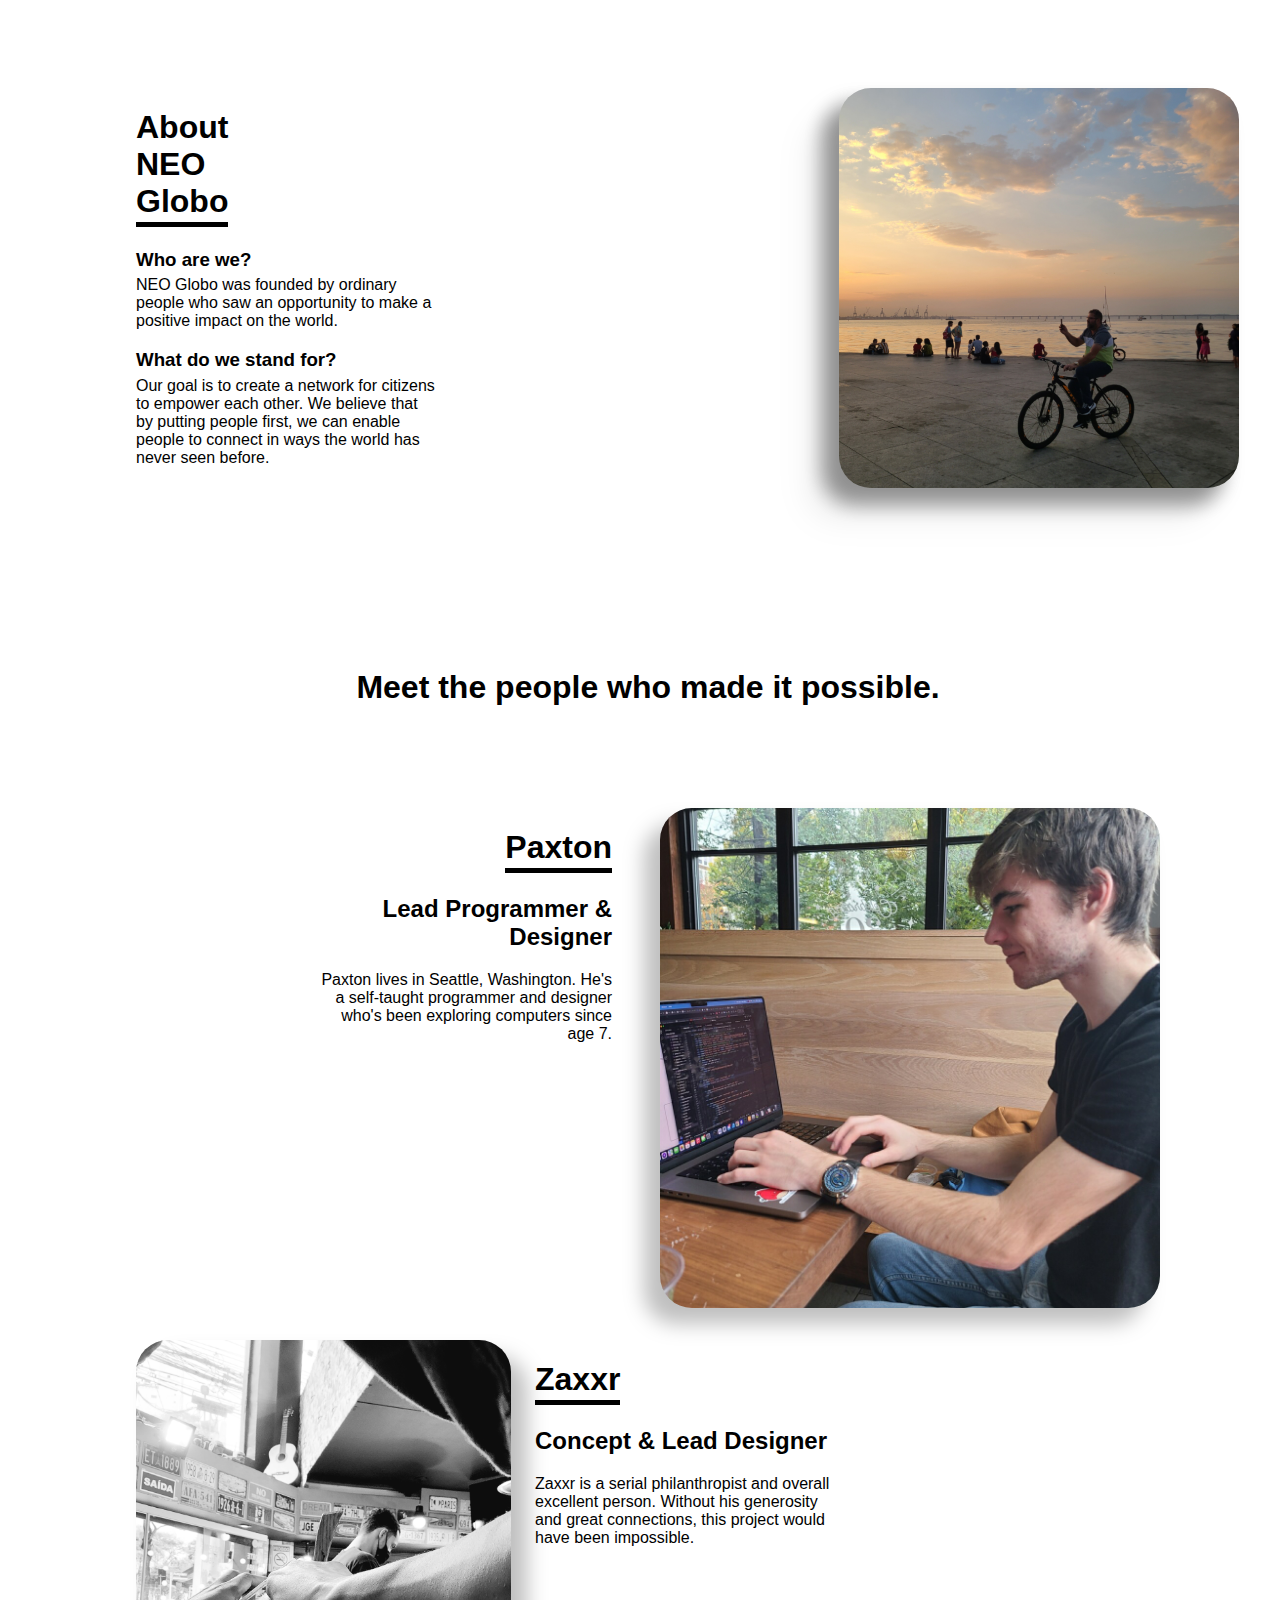
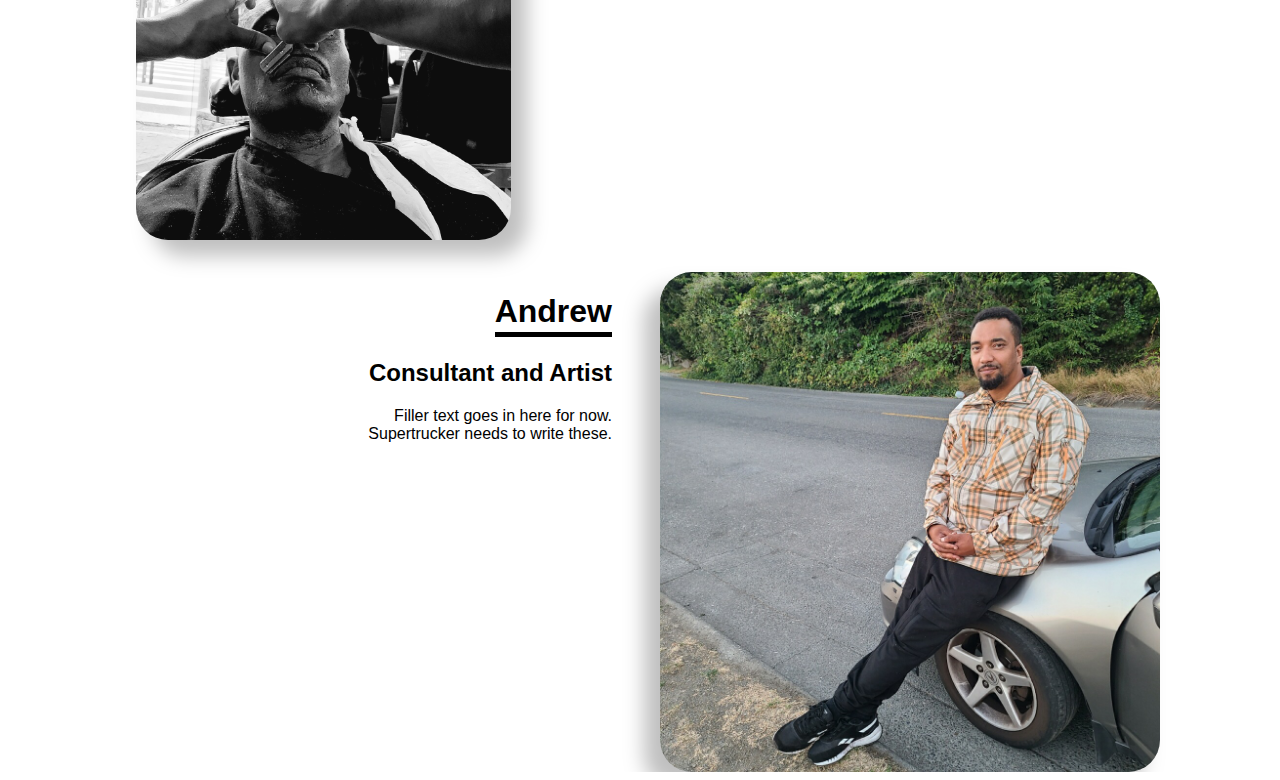
==== about/index.html @ 764032dd "2.0" ====
<!DOCTYPE html>
<html lang="en">
<head>
    <meta charset="UTF-8">
    <meta name="viewport" content="width=device-width, initial-scale=1.0">
    <title>About Us</title>
    <link rel="stylesheet" href="/_resources/style/about.css">
    <script src="/_resources/scripts/global-localize.js"></script>
    <script src="/_resources/scripts/global.js"></script>
</head>
<body>
    <div class="spacer" style="--block-height: 5em"></div>

    <div class="pageblock">
        <div class="flex" style="flex-wrap: wrap;">
            <div class="textbox left">
                <h1 id="about-h1">About NEO Globo</h1>
                <h3 id="about-heading1">Who are we?</h3>
                <p id="about-p1">NEO Globo was founded by ordinary people who saw an opportunity to make a positive impact on the world.</p>
                <h3 id="about-heading2">What do we stand for?</h3>
                <p id="about-p2">Our goal is to create a network for citizens to empower each other. We believe that by putting people first, we can enable people to connect in ways the world has never seen before.</p>
            </div>
            <div class="imgbox normal right">
                <div class="container right" style="height: 400px;">
                    <img class="right" src="/_resources/media/home/headshots/beach.jpeg" alt="">
                </div>
            </div>
        </div>

        <div class="spacer" style="--block-height: 10em"></div>
        <h1 class="center" id="people-heading">Meet the people who made it possible.</h1>
        <div class="spacer" style="--block-height: 5em"></div>

        <div class="flex rightalign">
            <div class="textbox right wrap-detect" style="margin-right: 0px;">
                <h1 style="width: fit-content;">Paxton</h1>
                <h2>Lead Programmer & Designer</h2>
                <p>Paxton lives in Seattle, Washington. He's a self-taught programmer and designer who's been exploring computers since age 7.</p>
            </div>
            <div class="imgbox normal wrap-detect">
                <div class="container" style="height: 500px;">
                    <img class="right" src="/_resources/media/home/headshots/pax.jpg" alt="">
                </div>
            </div>
        </div>

        <div class="spacer" style="--block-height: 2em"></div>


        <div class="flex leftalign">
            <div class="imgbox normal">
                <div class="container" style="height: 500px;">
                    <img class="left" src="/_resources/media/home/headshots/shave.jpg" alt="">
                </div>
            </div>

            <div class="textbox left wrap-detect" style="margin-left: 0.5em;">
                <h1 style="width: fit-content;">Zaxxr</h1>
                <h2>Concept & Lead Designer</h2>
                <p>Zaxxr is a serial philanthropist and overall excellent person. Without his generosity and great connections, this project would have been impossible.</p>
            </div>
        </div>

        <div class="spacer" style="--block-height: 2em"></div>


        <div class="flex rightalign">
            <div class="textbox right wrap-detect" style="margin-right: 0px;">
                <h1 style="width: fit-content;">Andrew</h1>
                <h2>Consultant and Artist</h2>
                <p>Filler text goes in here for now. Supertrucker needs to write these.</p>
            </div>
            <div class="imgbox normal wrap-detect">
                <div class="container" style="height: 500px;">
                    <img class="right" src="/_resources/media/home/headshots/andrew.jpg" alt="">
                </div>
            </div>
        </div>
    </div>
</body>
</html>
---- _resources/style/about.css ----
:root {
    --leftalign-margin: 10vw;
    --rightalign-margin: 10vw;
    --center-margin: 10vw;
}

html, body {
    width: 100%;
    overflow-x: hidden;
    visibility: hidden;
}

/* Alignment */

.left {
    text-align: left;
    float: left;
    margin-right: auto;
    margin-left: var(--leftalign-margin);
}

.middle {
    text-align: center;
}

.bottom {
    margin-top: auto;
}

.right {
    text-align: right;
    float: right;
    margin-left: auto;
    margin-right: var(--rightalign-margin);
}

.center {
    margin-left: var(--center-margin);
    margin-right: var(--center-margin);
    width: unset !important;
}

.center.flex {
    justify-content: center;
}

.center:is(h1, h2, h3, h4, h5, h6, p) {
    text-align: center;
}


/* Layout */

.whatever { /* Bypass minimum height lol */
    min-height: none;
    height: var(--block-height);
}

.spacer {
    height: var(--block-height);
}

.textbox {
    width: 300px;
}

.flex {
    width: 100% !important;
    display: flex;
    flex-wrap: wrap-reverse;
    justify-content: space-between;

    gap: 3em;
}

.flex:has(.wrapped) {
    gap: 1.5em;
}

.flex.leftalign {
    flex-wrap: wrap;
}

.flex .imgbox:has(.right) {
    width: 50%;
    /* margin-left: auto; */
}

.flex .imgbox:has(.left) {
    width: 50%;
    /* margin-right: auto; */
}

.imgbox {
    --minor: 2em;
    --major: 2em;

    width: fit-content !important;

    display: flex;
    flex-direction: column;
    width: fit-content;
}

/* Page Framework */

.page-content {
    width: 100%;
    height: fit-content;
}

.page-block {
    width: 100vw;
    height: fit-content;
    min-height: var(--block-height, 10em);

    scroll-snap-align: start;
    overflow:hidden;
}
    /* Colors */

    .primary {
        background-color: var(--color-primary);
    }

    .secondary {
        background-color: var(--color-secondary);
    }

    .tertiary {
        background-color: var(--color-tertiary);
    }

    .light {
        background-color: var(--color-light);
    }

    .dark {
        background-color: var(--color-dark) !important;
    }

        /* Dark Text */

        .dark :is(h1, h2, h3, h4, p) {
            color: whitesmoke;
        }


/* Flex Style Hacking */

.nofloat {
    float: none !important;
}

    /* Textbox > Flex */

    .textbox > .flex {
        width: 100%;
    }

.flex.leftalign {
    justify-content: left;
}

.flex.centeralign {
    justify-content: center;
}

/* Beautification */

    /* Cool ass fade thing I just thought of */

    
    .fade {
        transition: 750ms cubic-bezier(0.25, 0.46, 0.45, 0.94) background-color;
        background-color: inherit;
    }
    
    .fade:not(.faded) {
        transition: 250ms cubic-bezier(0.25, 0.46, 0.45, 0.94) background-color;
        -webkit-transition: 250ms cubic-bezier(0.25, 0.46, 0.45, 0.94) background-color;
    }

    .faded {
        background-color: var(--fade-color) !important;
    }

    /* Headers */

    .textbox :is(h1) {
        border-bottom: 5px solid black;
        padding-bottom: 2px;
        width: min-content;
        display: block;
    }

    .textbox.right h1 {
        margin-left: auto;
    }

    .textbox h3 {
        margin-bottom: 0.25em;
    }

    /* Textbox Font & Size */

    .textbox p {
        font-family:'Segoe UI', Tahoma, Geneva, Verdana, sans-serif;
        /* font-size: large; */
        margin-top: 0.35em;
    }

        /* Textbox Buttons */

        .textbox button {
            width: 80%;
            background-color: var(--color-primary);
            border: 1px solid black;
            border-radius: 1em;
            font-size: large;
            padding: 10px 0px 10px 0px;
        }

        .textbox button:hover {
            background-color: var(--color-accent);
            /* filter: contrast(0.25); */
        }
        
        .textbox button:active {
            /* background-color: rgb(255, 240, 40); */
            box-shadow: 2px 1px 5px 0px rgba(0,0,0,0.75) inset;
        }

        .textbox button:active span {
            position: relative;
            top: -0.2%;
            left: -0.4%;
        }

    /* Parallax */

    .parallax {
        min-height: 100%
    }

    /* Image Resizing */

    .container {
        width: fit-content;
    }

    .imgbox .container img {
        height: 100% !important;
        width: unset;
        display: block;
        margin-right: calc(0px - var(--minor));
    }

    .imgbox.normal {
        margin-left: 0px !important;
        margin-right: 0px !important;
    }

    .textbox.normal {
        margin-left: 0px;
        margin-right: 0px;
    }

    .imgbox.normal img.right {
        margin-right: var(--rightalign-margin);
    }

    .imgbox.normal img.left {
        margin-left: var(--leftalign-margin);
    }

    .rightalign .imgbox.wrapped {
        margin-left: auto !important;
    }

    .rightalign .textbox.wrapped {
        margin-right: var(--leftalign-margin) !important;
    }

    .leftalign .textbox.wrapped {
        margin-left: var(--leftalign-margin) !important;
    }

        /* Image layout */
        .imgbox *:is(.right) {
            width: 100%;
            margin-right: -15%;
            filter: drop-shadow(rgba(0, 0, 0, 0.25) -1rem 1rem 10px);
            border-radius: var(--minor);
            border-bottom-left-radius: var(--major);
        }

        .imgbox *:is(.left) {
            width: 100%;
            margin-left: -15%;
            margin-right: auto;
            filter: drop-shadow(rgba(0, 0, 0, 0.25) 1rem 1rem 10px);
            border-radius: var(--minor);
            border-bottom-right-radius: var(--major);
        }

        .imgbox :is(p, h1, h2, h3) {
            text-align: center;
            padding-left: 2em;
            padding-right: 2em;
            font-family: Arial, Helvetica, sans-serif;
        }

        img.right ~ :is(p, h1, h2, h3) {
            margin-left: calc(15% + var(--major));
        }

        .imgbox.bottom :is(p, h1, h2, h3) {
            margin-right: calc(15% + var(--minor));
            vertical-align: bottom;
        }


h1, h2, h3, h4 {
    font-family: Arial, Helvetica, sans-serif;
}
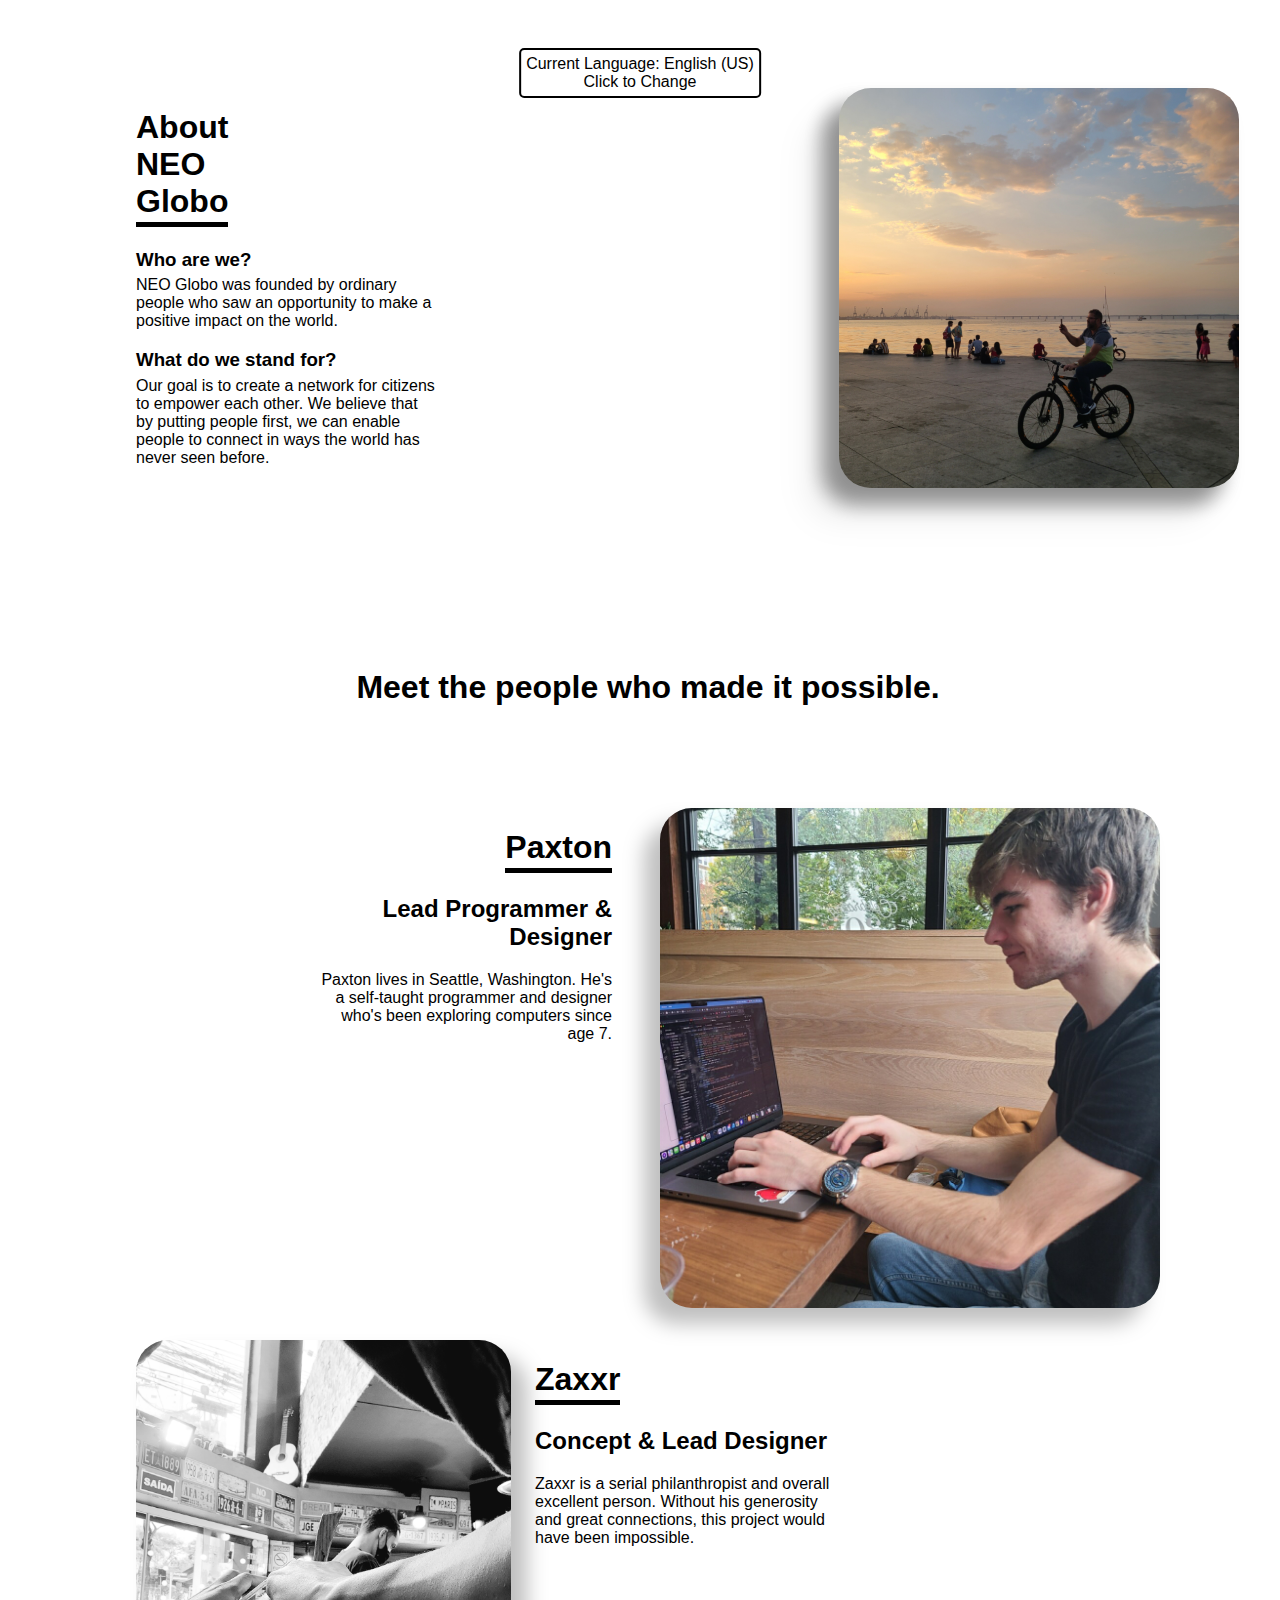
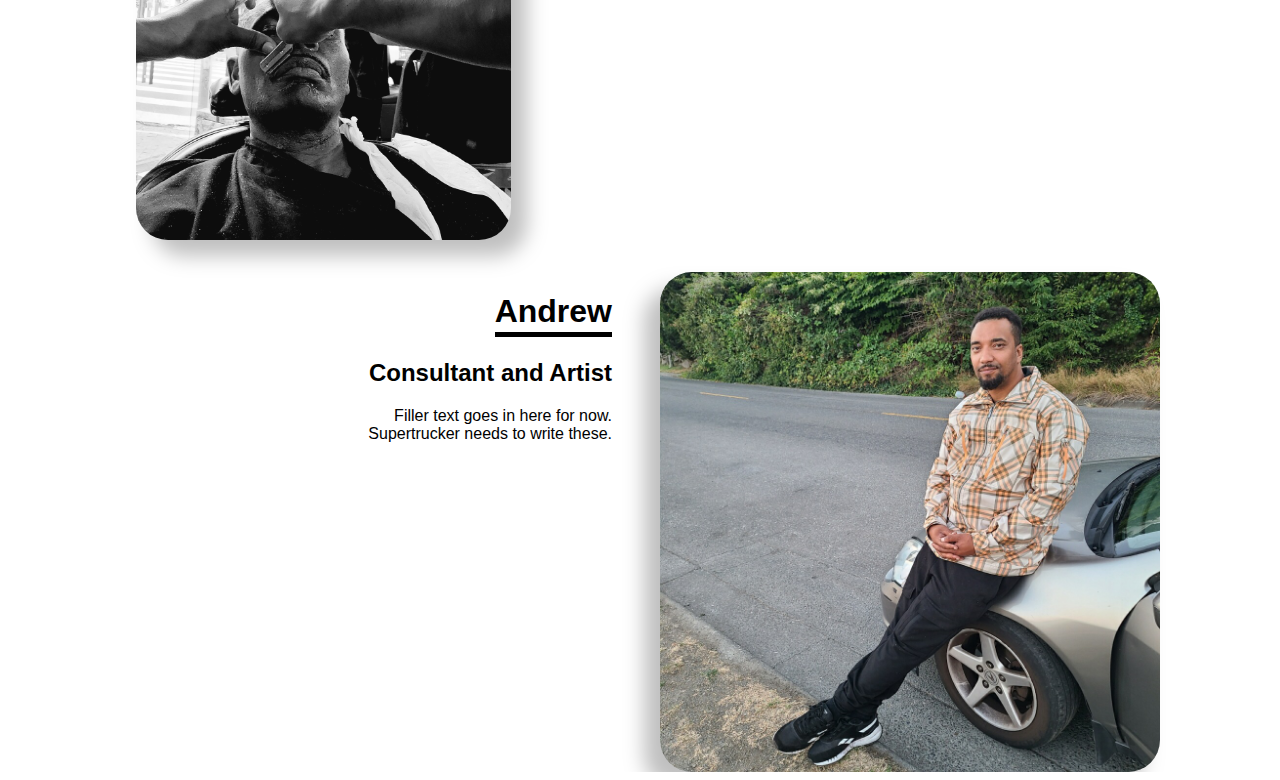
==== commit 72aaaeeb: "Getting ready for demo" ====
--- a/about/index.html
+++ b/about/index.html
@@ -5,6 +5,7 @@
     <meta name="viewport" content="width=device-width, initial-scale=1.0">
     <title>About Us</title>
     <link rel="stylesheet" href="/_resources/style/about.css">
+    <link rel="stylesheet" href="/_resources/style/global.css">
     <script src="/_resources/scripts/global-localize.js"></script>
     <script src="/_resources/scripts/global.js"></script>
 </head>
--- a/_resources/style/global.css
+++ b/_resources/style/global.css
@@ -0,0 +1,47 @@
+@font-face {
+    font-family: "Boris Black";
+    src: url('../fonts/BorisBlackBloxx.ttf');
+    -webkit-font-smoothing: antialiased;
+    font-weight: normal; 
+}
+
+:root {
+    --color-primary: rgb(255, 200, 0);
+    --color-secondary: rgb(255, 255, 255);
+    --color-tertiary: aliceblue;
+    --color-accent: #FF7900;
+
+    --color-dark: rgb(35, 35, 35);
+    --color-light: white;
+}
+
+body {
+    visibility: hidden;
+}
+
+.languagepicker {
+    width: fit-content;
+    height: fit-content;
+    /* display: block; */
+    position: fixed;
+    z-index: 10;
+    border: 2px solid black;
+    border-radius: 5px;
+    background-color: white;
+    top: 2em;
+    left: 50%;
+    transform: translateX(-50%);
+
+    font-family: 'Segoe UI', Tahoma, Geneva, Verdana, sans-serif;
+    padding: 5px;
+    text-align: center;
+}
+
+.languagepicker.hidden.override {
+    transform: translateX(-50%) !important;
+}
+
+.languagepicker.hidden {
+    transform: translate(-50%, -10em);
+    transition: 1s cubic-bezier(0.075, 0.82, 0.165, 1) transform;
+}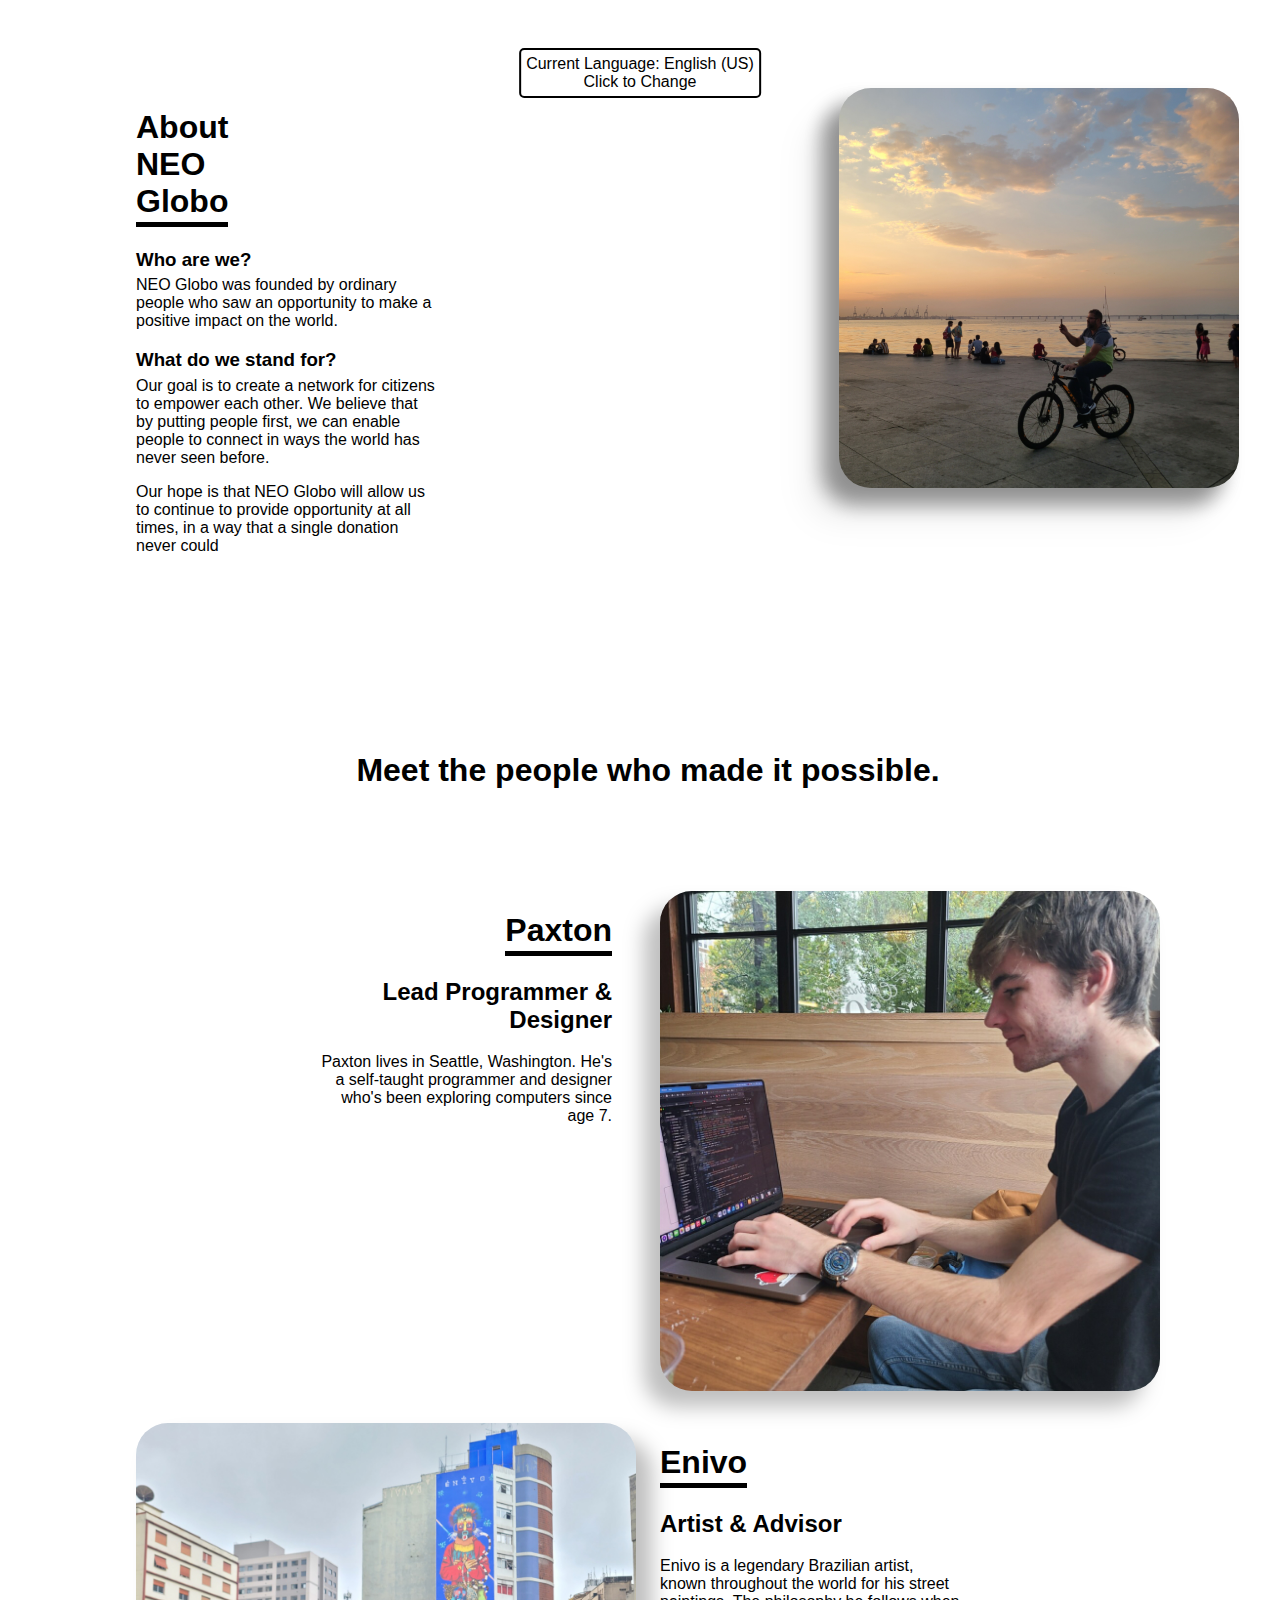
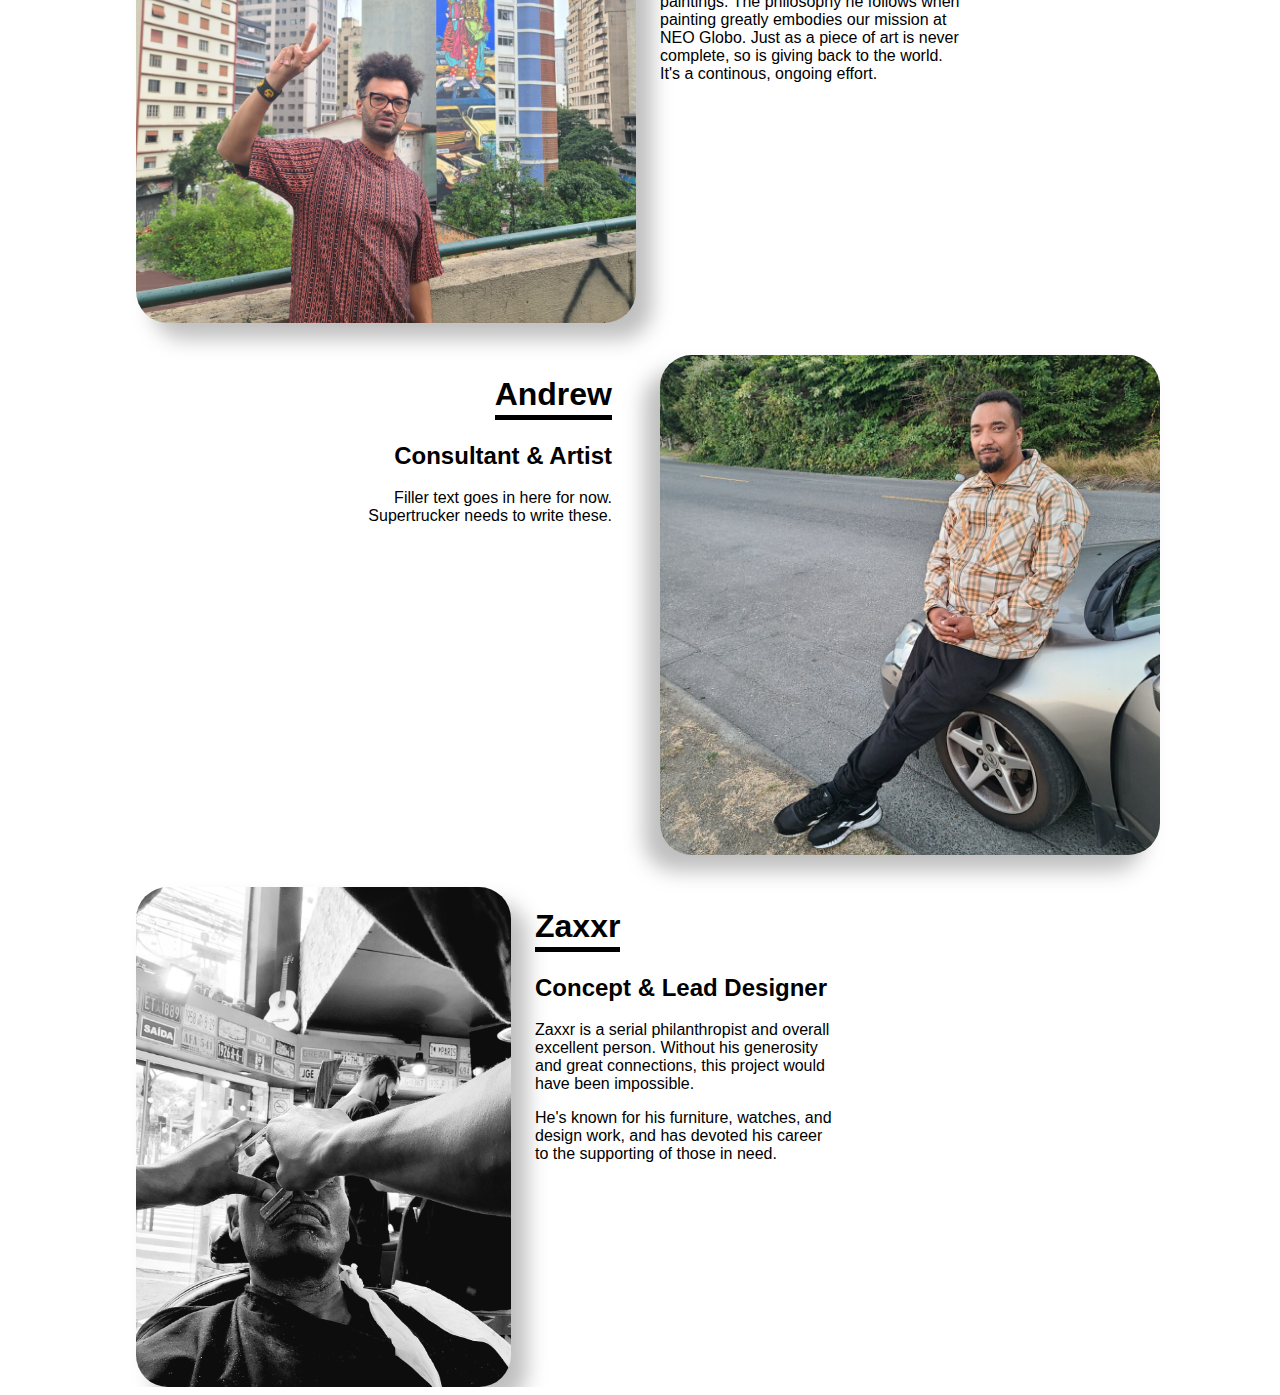
==== commit f0935b01: "Added create user & tweaked wording" ====
--- a/about/index.html
+++ b/about/index.html
@@ -20,6 +20,7 @@
                 <p id="about-p1">NEO Globo was founded by ordinary people who saw an opportunity to make a positive impact on the world.</p>
                 <h3 id="about-heading2">What do we stand for?</h3>
                 <p id="about-p2">Our goal is to create a network for citizens to empower each other. We believe that by putting people first, we can enable people to connect in ways the world has never seen before.</p>
+                <p id="about-p3">Our hope is that NEO Globo will allow us to continue to provide opportunity at all times, in a way that a single donation never could</p>
             </div>
             <div class="imgbox normal right">
                 <div class="container right" style="height: 400px;">
@@ -51,6 +52,38 @@
         <div class="flex leftalign">
             <div class="imgbox normal">
                 <div class="container" style="height: 500px;">
+                    <img class="left" src="/_resources/media/home/headshots/enivo.jpeg" alt="">
+                </div>
+            </div>
+
+            <div class="textbox left wrap-detect" style="margin-left: 0.5em;">
+                <h1 style="width: fit-content;">Enivo</h1>
+                <h2>Artist & Advisor</h2>
+                <p>Enivo is a legendary Brazilian artist, known throughout the world for his street paintings. The philosophy he follows when painting greatly embodies our mission at NEO Globo. Just as a piece of art is never complete, so is giving back to the world. It's a continous, ongoing effort.</p>
+            </div>
+        </div>
+
+        <div class="spacer" style="--block-height: 2em"></div>
+
+        <div class="flex rightalign">
+            <div class="textbox right wrap-detect" style="margin-right: 0px;">
+                <h1 style="width: fit-content;">Andrew</h1>
+                <h2>Consultant & Artist</h2>
+                <p>Filler text goes in here for now. Supertrucker needs to write these.</p>
+            </div>
+            <div class="imgbox normal wrap-detect">
+                <div class="container" style="height: 500px;">
+                    <img class="right" src="/_resources/media/home/headshots/andrew.jpg" alt="">
+                </div>
+            </div>
+        </div>
+
+        <div class="spacer" style="--block-height: 2em"></div>
+
+
+        <div class="flex leftalign">
+            <div class="imgbox normal">
+                <div class="container" style="height: 500px;">
                     <img class="left" src="/_resources/media/home/headshots/shave.jpg" alt="">
                 </div>
             </div>
@@ -59,24 +92,13 @@
                 <h1 style="width: fit-content;">Zaxxr</h1>
                 <h2>Concept & Lead Designer</h2>
                 <p>Zaxxr is a serial philanthropist and overall excellent person. Without his generosity and great connections, this project would have been impossible.</p>
+                <p>He's known for his furniture, watches, and design work, and has devoted his career to the supporting of those in need.</p>
             </div>
         </div>
 
-        <div class="spacer" style="--block-height: 2em"></div>
 
 
-        <div class="flex rightalign">
-            <div class="textbox right wrap-detect" style="margin-right: 0px;">
-                <h1 style="width: fit-content;">Andrew</h1>
-                <h2>Consultant and Artist</h2>
-                <p>Filler text goes in here for now. Supertrucker needs to write these.</p>
-            </div>
-            <div class="imgbox normal wrap-detect">
-                <div class="container" style="height: 500px;">
-                    <img class="right" src="/_resources/media/home/headshots/andrew.jpg" alt="">
-                </div>
-            </div>
-        </div>
+        
     </div>
 </body>
 </html>--- a/_resources/style/about.css
+++ b/_resources/style/about.css
@@ -7,7 +7,6 @@
 html, body {
     width: 100%;
     overflow-x: hidden;
-    visibility: hidden;
 }
 
 /* Alignment */
